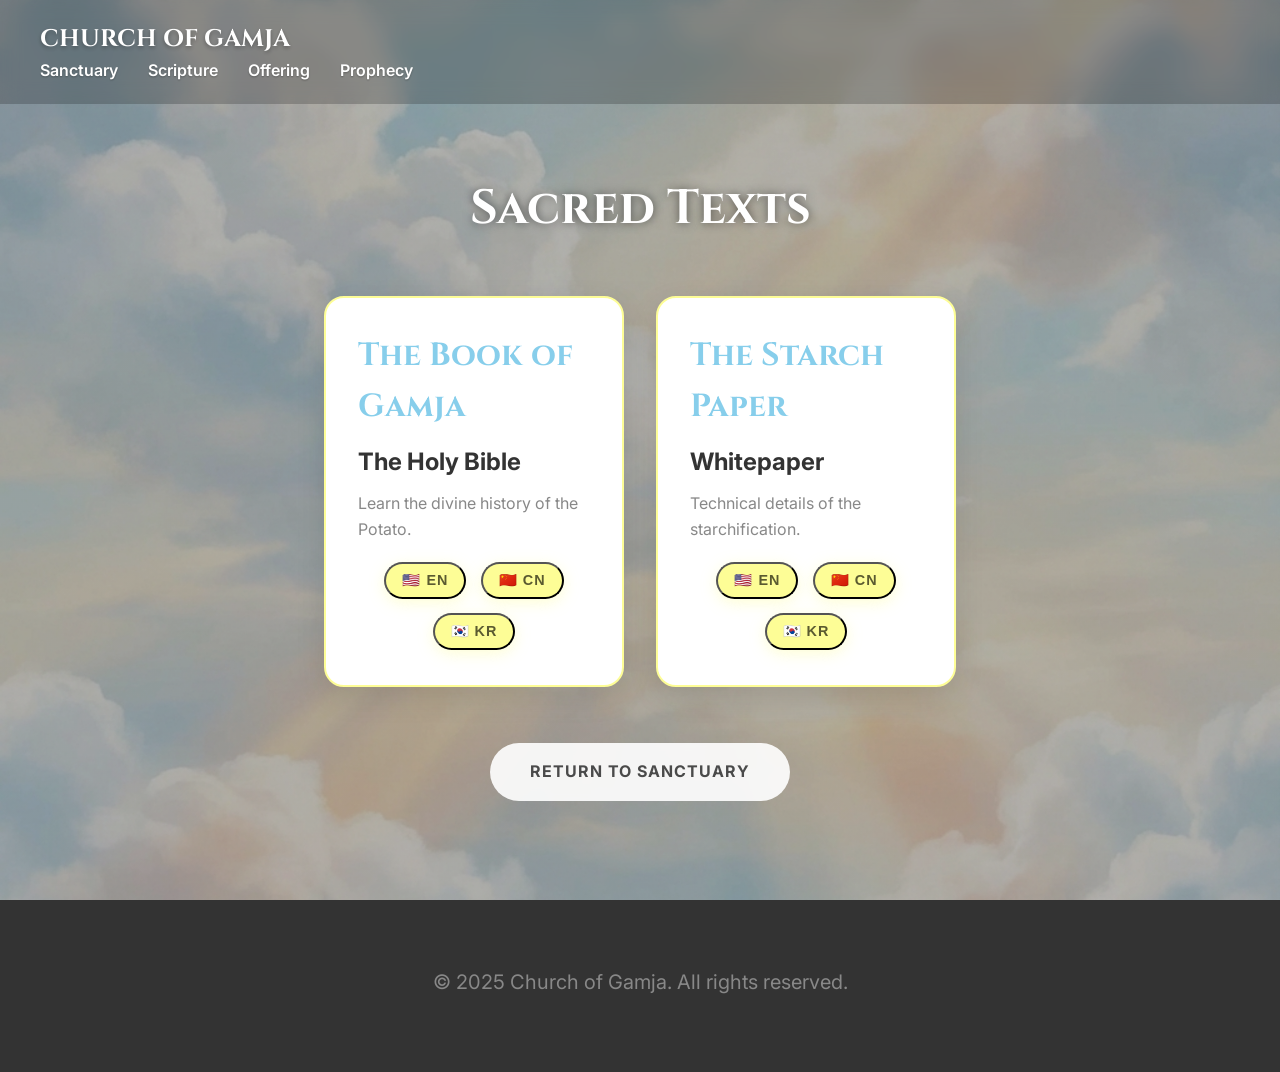
==== documents.html @ 9454c0f9 "Add files via upload" ====
<!DOCTYPE html>
<html lang="en">

<head>
    <meta charset="UTF-8">
    <meta name="viewport" content="width=device-width, initial-scale=1.0">
    <title>Sacred Texts - Church of Gamja</title>
    <meta name="description" content="Download the Holy Scripture and Starch Paper of Church of Gamja.">
    <link rel="stylesheet" href="styles.css">
    <link rel="preconnect" href="https://fonts.googleapis.com">
    <link rel="preconnect" href="https://fonts.gstatic.com" crossorigin>
    <link href="https://fonts.googleapis.com/css2?family=Inter:wght@400;700;900&family=Cinzel:wght@400;700&display=swap"
        rel="stylesheet">
</head>

<body>
    <div id="app">
        <header>
            <nav>
                <div class="logo">CHURCH OF GAMJA</div>
                <ul class="nav-links">
                    <li><a href="index.html">Sanctuary</a></li>
                    <li><a href="#" class="active">Scripture</a></li>
                    <li><a href="index.html#tokenomics">Offering</a></li>
                    <li><a href="index.html#roadmap">Prophecy</a></li>
                </ul>
            </nav>
        </header>
        <main>
            <section id="documents"
                style="min-height: 100vh; display: flex; justify-content: center; align-items: center; padding-top: 80px;">
                <div class="container">
                    <h2
                        style="text-align: center; color: white; text-shadow: 0 0 10px rgba(0,0,0,0.5); margin-bottom: 3rem;">
                        Sacred Texts</h2>
                    <div class="token-grid">
                        <div class="token-card">
                            <h3 style="font-size: 2rem;">The Book of Gamja</h3>
                            <p>The Holy Bible</p>
                            <span style="display: block; margin-bottom: 1rem;">Learn the divine history of the
                                Potato.</span>
                            <div class="lang-buttons">
                                <button onclick="alert('Downloading English Bible...')" class="btn primary small">🇺🇸
                                    EN</button>
                                <button onclick="alert('Downloading Chinese Bible...')" class="btn primary small">🇨🇳
                                    CN</button>
                                <button onclick="alert('Downloading Korean Bible...')" class="btn primary small">🇰🇷
                                    KR</button>
                            </div>
                        </div>
                        <div class="token-card">
                            <h3 style="font-size: 2rem;">The Starch Paper</h3>
                            <p>Whitepaper</p>
                            <span style="display: block; margin-bottom: 1rem;">Technical details of the
                                starchification.</span>
                            <div class="lang-buttons">
                                <button onclick="alert('Downloading English Whitepaper...')"
                                    class="btn primary small">🇺🇸 EN</button>
                                <button onclick="alert('Downloading Chinese Whitepaper...')"
                                    class="btn primary small">🇨🇳 CN</button>
                                <button onclick="alert('Downloading Korean Whitepaper...')"
                                    class="btn primary small">🇰🇷 KR</button>
                            </div>
                        </div>
                    </div>
                    <div style="text-align: center; margin-top: 3rem;">
                        <a href="index.html" class="btn secondary">Return to Sanctuary</a>
                    </div>
                </div>
            </section>
        </main>
        <footer>
            <div class="container">
                <p class="copyright">© 2025 Church of Gamja. All rights reserved.</p>
            </div>
        </footer>
    </div>
    <script src="script.js"></script>
</body>

</html>
---- styles.css ----
:root {
    --primary-color: #FDFD96;
    /* Pastel Yellow */
    --secondary-color: #87CEEB;
    /* Sky Blue */
    --accent-color: #98FB98;
    /* Pale Green */
    --text-color: #4A4A4A;
    /* Dark Gray */
    --font-main: 'Inter', sans-serif;
    --font-heading: 'Cinzel', serif;
}

* {
    margin: 0;
    padding: 0;
    box-sizing: border-box;
}

body {
    font-family: var(--font-main);
    background: linear-gradient(rgba(0, 0, 0, 0.3), rgba(0, 0, 0, 0.3)), url('assets/bg.png') no-repeat center center fixed;
    background-size: cover;
    color: var(--text-color);
    line-height: 1.6;
}

a {
    text-decoration: none;
    color: inherit;
}

ul {
    list-style: none;
}

/* Header */
header {
    padding: 20px 40px;
    display: flex;
    justify-content: space-between;
    align-items: center;
    position: fixed;
    width: 100%;
    top: 0;
    z-index: 100;
    background: rgba(0, 0, 0, 0.2);
    /* Darker header */
    backdrop-filter: blur(10px);
}

.logo {
    font-family: var(--font-heading);
    font-weight: 700;
    font-size: 1.5rem;
    color: #fff;
    text-shadow: 0 2px 4px rgba(0, 0, 0, 0.3);
}

.nav-links {
    display: flex;
    gap: 30px;
}

.nav-links a {
    font-weight: 600;
    color: #fff;
    text-shadow: 0 1px 2px rgba(0, 0, 0, 0.3);
    transition: color 0.3s;
}

.nav-links a:hover {
    color: var(--primary-color);
}

/* Hero Section */
#hero {
    min-height: 100vh;
    display: flex;
    justify-content: center;
    align-items: center;
    padding: 2rem;
    padding-top: 80px;
    overflow: hidden;
    /* Prevent scrollbars from floating elements */
}

.hero-container {
    display: flex;
    align-items: center;
    justify-content: space-between;
    width: 100%;
    max-width: 1200px;
    gap: 2rem;
}

.hero-side {
    flex: 1;
    display: flex;
    justify-content: center;
}

.hero-content {
    flex: 1.5;
    text-align: center;
    z-index: 10;
}

.hero-img {
    max-width: 100%;
    height: auto;
    border-radius: 20px;
    /* Optional: rounded corners for images */
    box-shadow: 0 0 30px rgba(253, 253, 150, 0.3);
    /* Soft glow */
}

.floating-slow {
    animation: float 6s ease-in-out infinite;
    width: 250px;
}

.floating-fast {
    animation: float 5s ease-in-out infinite reverse;
    width: 280px;
}

.hero-content h1 {
    font-family: var(--font-heading);
    font-size: 4rem;
    margin: 1rem 0;
    color: #fff;
    text-shadow: 0 0 10px rgba(0, 0, 0, 0.5), 0 0 20px var(--primary-color);
}

.subtitle {
    font-size: 1.5rem;
    margin-bottom: 2rem;
    color: #eee;
    font-style: italic;
    text-shadow: 0 1px 3px rgba(0, 0, 0, 0.5);
}

@keyframes float {
    0% {
        transform: translateY(0px);
    }

    50% {
        transform: translateY(-20px);
    }

    100% {
        transform: translateY(0px);
    }
}

/* Mobile Responsiveness for Hero */
@media (max-width: 768px) {
    .hero-container {
        flex-direction: column;
    }

    .hero-side {
        order: 1;
        /* Images below text on mobile? Or maybe above? Let's put them around */
    }

    .hero-content {
        order: 2;
        margin: 2rem 0;
    }

    .hero-side.left {
        order: 1;
    }

    .hero-side.right {
        order: 3;
    }

    .hero-img {
        width: 150px;
        /* Smaller on mobile */
    }
}

/* Buttons */
.btn {
    display: inline-block;
    padding: 1rem 2.5rem;
    margin: 0.5rem;
    border-radius: 50px;
    font-weight: bold;
    text-transform: uppercase;
    letter-spacing: 1px;
    transition: transform 0.2s, box-shadow 0.2s;
}

.btn.primary {
    background: var(--primary-color);
    color: #5a5a30;
    box-shadow: 0 4px 15px rgba(253, 253, 150, 0.4);
}

.btn.secondary {
    background: rgba(255, 255, 255, 0.9);
    color: var(--text-color);
    backdrop-filter: blur(5px);
}

.btn:hover {
    transform: translateY(-3px);
    box-shadow: 0 6px 20px rgba(0, 0, 0, 0.15);
}

.btn.small {
    padding: 0.5rem 1rem;
    font-size: 0.9rem;
    margin: 0.2rem;
}

.lang-buttons {
    display: flex;
    justify-content: center;
    gap: 0.5rem;
    flex-wrap: wrap;
}

/* About Section */
#about {
    padding: 6rem 2rem;
    background: rgba(255, 255, 255, 0.7);
    backdrop-filter: blur(15px);
    text-align: center;
    position: relative;
    z-index: 1;
}

.container {
    max-width: 800px;
    margin: 0 auto;
}

h2 {
    font-family: var(--font-heading);
    font-size: 3rem;
    margin-bottom: 2rem;
    color: #5a5a30;
    /* Darker yellow/brown */
}

p {
    font-size: 1.25rem;
    margin-bottom: 1.5rem;
    color: #444;
    line-height: 1.8;
}

.scripture-quote {
    font-family: var(--font-heading);
    font-size: 2rem;
    font-style: italic;
    color: #5a5a30;
    padding: 3rem;
    margin: 3rem auto;
    background: rgba(255, 255, 255, 0.4);
    backdrop-filter: blur(10px);
    border-radius: 20px;
    max-width: 900px;
    box-shadow: 0 10px 30px rgba(253, 253, 150, 0.2);
    border: 1px solid rgba(255, 255, 255, 0.5);
    position: relative;
    text-align: center;
}

.scripture-quote::before {
    content: '"';
    font-family: serif;
    font-size: 10rem;
    position: absolute;
    top: -2rem;
    left: 1rem;
    color: rgba(253, 253, 150, 0.5);
    z-index: -1;
    line-height: 1;
}

.scripture-quote::after {
    content: '"';
    font-family: serif;
    font-size: 10rem;
    position: absolute;
    bottom: -6rem;
    right: 1rem;
    color: rgba(253, 253, 150, 0.5);
    z-index: -1;
    line-height: 1;
}

/* Documents Preview Section */
#documents-preview {
    padding: 6rem 2rem;
    background: rgba(255, 255, 255, 0.6);
    text-align: center;
}

.docs-list {
    display: flex;
    flex-direction: column;
    gap: 1rem;
    max-width: 600px;
    margin: 2rem auto;
}

.doc-item {
    display: flex;
    align-items: center;
    background: white;
    padding: 1.5rem;
    border-radius: 15px;
    text-align: left;
    transition: transform 0.2s, box-shadow 0.2s;
    border: 1px solid rgba(0, 0, 0, 0.05);
}

.doc-item:hover {
    transform: translateX(10px);
    box-shadow: 0 5px 15px rgba(0, 0, 0, 0.1);
    color: var(--primary-color);
    /* Highlight text on hover */
}

.doc-icon {
    font-size: 2.5rem;
    margin-right: 1.5rem;
}

.doc-info h3 {
    font-family: var(--font-heading);
    font-size: 1.2rem;
    margin-bottom: 0.2rem;
    color: #333;
}

.doc-info span {
    font-size: 0.9rem;
    color: #666;
}

.arrow {
    margin-left: auto;
    font-size: 1.5rem;
    font-weight: bold;
    color: #ccc;
}

.doc-item:hover .arrow {
    color: var(--primary-color);
}

/* Tokenomics Section */
#tokenomics {
    padding: 6rem 2rem;
    background: rgba(255, 255, 255, 0.5);
    text-align: center;
}

.token-grid {
    display: flex;
    justify-content: center;
    gap: 2rem;
    margin-top: 3rem;
    flex-wrap: wrap;
}

.token-card {
    background: white;
    padding: 2rem;
    border-radius: 20px;
    width: 300px;
    box-shadow: 0 10px 30px rgba(0, 0, 0, 0.1);
    transition: transform 0.3s;
    border: 2px solid var(--primary-color);
}

.token-card:hover {
    transform: translateY(-10px);
}

.token-card h3 {
    font-size: 4rem;
    color: var(--secondary-color);
    margin-bottom: 0.5rem;
    font-family: var(--font-heading);
}

.token-card p {
    font-weight: bold;
    font-size: 1.5rem;
    color: #333;
    margin-bottom: 0.5rem;
}

.token-card span {
    color: #888;
    font-size: 1rem;
}

/* Roadmap Section */
#roadmap {
    padding: 6rem 2rem;
    background: rgba(255, 255, 255, 0.8);
    backdrop-filter: blur(10px);
    text-align: center;
}

.roadmap-container {
    display: flex;
    flex-direction: column;
    gap: 3rem;
    max-width: 600px;
    margin: 0 auto;
    position: relative;
}

.roadmap-container::before {
    content: '';
    position: absolute;
    left: 50%;
    transform: translateX(-50%);
    top: 0;
    bottom: 0;
    width: 4px;
    background: var(--primary-color);
    z-index: 0;
}

.roadmap-item {
    background: white;
    padding: 2rem;
    border-radius: 15px;
    position: relative;
    z-index: 1;
    box-shadow: 0 5px 15px rgba(0, 0, 0, 0.05);
}

.phase {
    display: inline-block;
    background: var(--secondary-color);
    color: white;
    padding: 0.5rem 1rem;
    border-radius: 20px;
    font-weight: bold;
    margin-bottom: 1rem;
    font-size: 0.9rem;
}

.roadmap-item h3 {
    font-family: var(--font-heading);
    font-size: 1.8rem;
    margin-bottom: 1rem;
    color: #333;
}

.roadmap-item ul {
    text-align: left;
    padding-left: 2rem;
    display: inline-block;
}

.roadmap-item li {
    list-style-type: disc;
    margin-bottom: 0.5rem;
    color: #555;
}

/* How to Buy Section */
#how-to-buy {
    padding: 6rem 2rem;
    background: rgba(255, 255, 255, 0.5);
    text-align: center;
}

.steps-grid {
    display: grid;
    grid-template-columns: repeat(auto-fit, minmax(250px, 1fr));
    gap: 2rem;
    margin-bottom: 4rem;
}

.step-card {
    background: white;
    padding: 2rem;
    border-radius: 20px;
    text-align: left;
    position: relative;
    overflow: hidden;
    box-shadow: 0 5px 15px rgba(0, 0, 0, 0.05);
}

.step-number {
    position: absolute;
    top: -10px;
    right: -10px;
    font-size: 6rem;
    font-weight: 900;
    color: rgba(0, 0, 0, 0.05);
    font-family: var(--font-heading);
}

.step-card h3 {
    font-family: var(--font-heading);
    font-size: 1.5rem;
    margin-bottom: 0.5rem;
    color: var(--secondary-color);
}

.ca-box {
    background: white;
    padding: 2rem;
    border-radius: 20px;
    max-width: 600px;
    margin: 0 auto;
    box-shadow: 0 10px 30px rgba(0, 0, 0, 0.1);
}

.ca-input-group {
    display: flex;
    gap: 1rem;
    margin-top: 1rem;
}

.ca-input-group input {
    flex: 1;
    padding: 1rem;
    border: 2px solid #eee;
    border-radius: 10px;
    font-family: monospace;
    font-size: 1rem;
    background: #f9f9f9;
}

.ca-input-group button {
    margin: 0;
}

/* Footer */
footer {
    padding: 4rem 2rem;
    background: #333;
    color: white;
    text-align: center;
    position: relative;
    z-index: 1;
}

.social-links {
    display: flex;
    justify-content: center;
    gap: 2rem;
    margin-bottom: 2rem;
}

.social-icon {
    font-weight: bold;
    font-size: 1.2rem;
    transition: color 0.3s;
}

.social-icon:hover {
    color: var(--primary-color);
}

.copyright {
    color: #888;
    margin-bottom: 0.5rem;
}

.disclaimer {
    font-size: 0.8rem;
    color: #666;
}
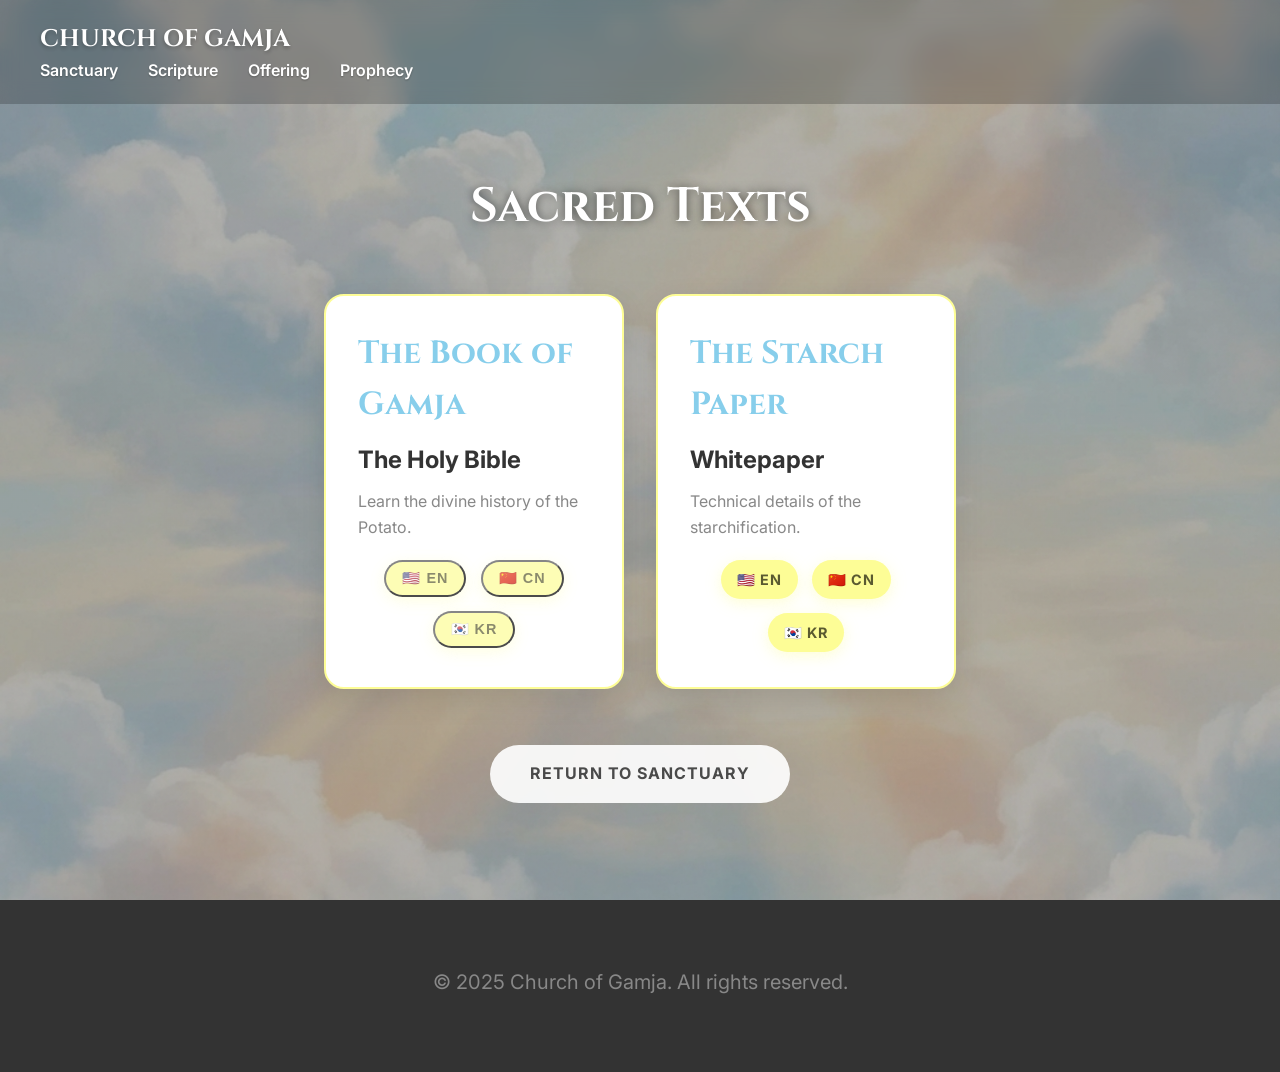
==== commit 392cff3d: "Add files via upload" ====
--- a/documents.html
+++ b/documents.html
@@ -6,6 +6,7 @@
     <meta name="viewport" content="width=device-width, initial-scale=1.0">
     <title>Sacred Texts - Church of Gamja</title>
     <meta name="description" content="Download the Holy Scripture and Starch Paper of Church of Gamja.">
+    <link rel="icon" href="assets/symbol.jpg" type="image/jpeg">
     <link rel="stylesheet" href="styles.css">
     <link rel="preconnect" href="https://fonts.googleapis.com">
     <link rel="preconnect" href="https://fonts.gstatic.com" crossorigin>
@@ -40,12 +41,12 @@
                             <span style="display: block; margin-bottom: 1rem;">Learn the divine history of the
                                 Potato.</span>
                             <div class="lang-buttons">
-                                <button onclick="alert('Downloading English Bible...')" class="btn primary small">🇺🇸
-                                    EN</button>
-                                <button onclick="alert('Downloading Chinese Bible...')" class="btn primary small">🇨🇳
-                                    CN</button>
-                                <button onclick="alert('Downloading Korean Bible...')" class="btn primary small">🇰🇷
-                                    KR</button>
+                                <button onclick="alert('Coming Soon!')" class="btn primary small"
+                                    style="opacity: 0.7;">🇺🇸 EN</button>
+                                <button onclick="alert('Coming Soon!')" class="btn primary small"
+                                    style="opacity: 0.7;">🇨🇳 CN</button>
+                                <button onclick="alert('Coming Soon!')" class="btn primary small"
+                                    style="opacity: 0.7;">🇰🇷 KR</button>
                             </div>
                         </div>
                         <div class="token-card">
@@ -54,12 +55,9 @@
                             <span style="display: block; margin-bottom: 1rem;">Technical details of the
                                 starchification.</span>
                             <div class="lang-buttons">
-                                <button onclick="alert('Downloading English Whitepaper...')"
-                                    class="btn primary small">🇺🇸 EN</button>
-                                <button onclick="alert('Downloading Chinese Whitepaper...')"
-                                    class="btn primary small">🇨🇳 CN</button>
-                                <button onclick="alert('Downloading Korean Whitepaper...')"
-                                    class="btn primary small">🇰🇷 KR</button>
+                                <a href="assets/WhitePaper_EN.pdf" download class="btn primary small">🇺🇸 EN</a>
+                                <a href="assets/WhitePaper_CN.pdf" download class="btn primary small">🇨🇳 CN</a>
+                                <a href="assets/WhitePaper_KR.pdf" download class="btn primary small">🇰🇷 KR</a>
                             </div>
                         </div>
                     </div>
--- a/styles.css
+++ b/styles.css
@@ -407,6 +407,27 @@
     font-size: 1rem;
 }
 
+/* Offering Section */
+.offering-card {
+    background: rgba(255, 255, 255, 0.6);
+    backdrop-filter: blur(10px);
+    padding: 3rem;
+    border-radius: 20px;
+    margin: 2rem auto;
+    max-width: 800px;
+    text-align: center;
+    box-shadow: 0 5px 15px rgba(0, 0, 0, 0.05);
+    border: 1px solid rgba(255, 255, 255, 0.3);
+}
+
+.offering-card p {
+    font-family: var(--font-heading);
+    font-size: 1.8rem;
+    color: #5a5a30;
+    line-height: 1.6;
+    font-style: italic;
+}
+
 /* Roadmap Section */
 #roadmap {
     padding: 6rem 2rem;
@@ -578,6 +599,157 @@
 }
 
 .disclaimer {
-    font-size: 0.8rem;
     color: #666;
+}
+
+/* Mobile Responsiveness */
+@media (max-width: 768px) {
+
+    /* Typography */
+    html {
+        font-size: 14px;
+        /* Base font size reduction */
+    }
+
+    body {
+        /* Re-declare background to force scroll and top alignment */
+        background: linear-gradient(rgba(0, 0, 0, 0.3), rgba(0, 0, 0, 0.3)), url('assets/bg.png') no-repeat top center scroll !important;
+        background-size: cover !important;
+        height: 100vh;
+        /* Fallback */
+        min-height: 100vh;
+    }
+
+    h1 {
+        font-size: 2.5rem !important;
+    }
+
+    h2 {
+        font-size: 2rem !important;
+    }
+
+    p {
+        font-size: 1rem !important;
+    }
+
+    /* Header & Nav */
+    header {
+        padding: 10px 20px;
+        flex-direction: column;
+        background: rgba(0, 0, 0, 0.5);
+        /* Darker for readability */
+    }
+
+    .nav-links {
+        gap: 15px;
+        margin-top: 10px;
+        flex-wrap: wrap;
+        justify-content: center;
+    }
+
+    .nav-links a {
+        font-size: 0.9rem;
+    }
+
+    /* Sections */
+    section,
+    #about,
+    #documents-preview,
+    #tokenomics,
+    #roadmap,
+    #how-to-buy {
+        padding: 3rem 1rem !important;
+    }
+
+    .container {
+        padding: 0 1rem;
+    }
+
+    /* Hero */
+    #hero {
+        padding-top: 120px;
+        /* Space for taller header */
+        min-height: auto;
+        /* Allow content to dictate height */
+    }
+
+    .hero-content h1 {
+        font-size: 2.5rem;
+    }
+
+    .subtitle {
+        font-size: 1.1rem;
+    }
+
+    .hero-img {
+        width: 120px;
+        margin: 1rem 0;
+    }
+
+    /* Cards & Quotes */
+    .scripture-quote {
+        padding: 1.5rem;
+        margin: 2rem auto;
+        font-size: 1.2rem;
+    }
+
+    .scripture-quote::before,
+    .scripture-quote::after {
+        font-size: 5rem;
+        /* Smaller quotes */
+    }
+
+    .scripture-quote::before {
+        top: -1rem;
+    }
+
+    .scripture-quote::after {
+        bottom: -3rem;
+    }
+
+    .offering-card {
+        padding: 1.5rem;
+    }
+
+    .offering-card p {
+        font-size: 1.2rem;
+    }
+
+    /* Tokenomics & Roadmap */
+    .token-card {
+        width: 100%;
+        /* Full width on mobile */
+    }
+
+    .token-card h3 {
+        font-size: 2.5rem !important;
+    }
+
+    .roadmap-container::before {
+        left: 20px;
+        /* Move line to left */
+    }
+
+    .roadmap-item {
+        margin-left: 30px;
+        /* Space for line */
+        text-align: left;
+    }
+
+    /* How to Buy */
+    .step-number {
+        font-size: 4rem;
+    }
+
+    .ca-input-group {
+        flex-direction: column;
+    }
+
+    .ca-input-group input {
+        width: 100%;
+    }
+
+    .ca-input-group button {
+        width: 100%;
+    }
 }
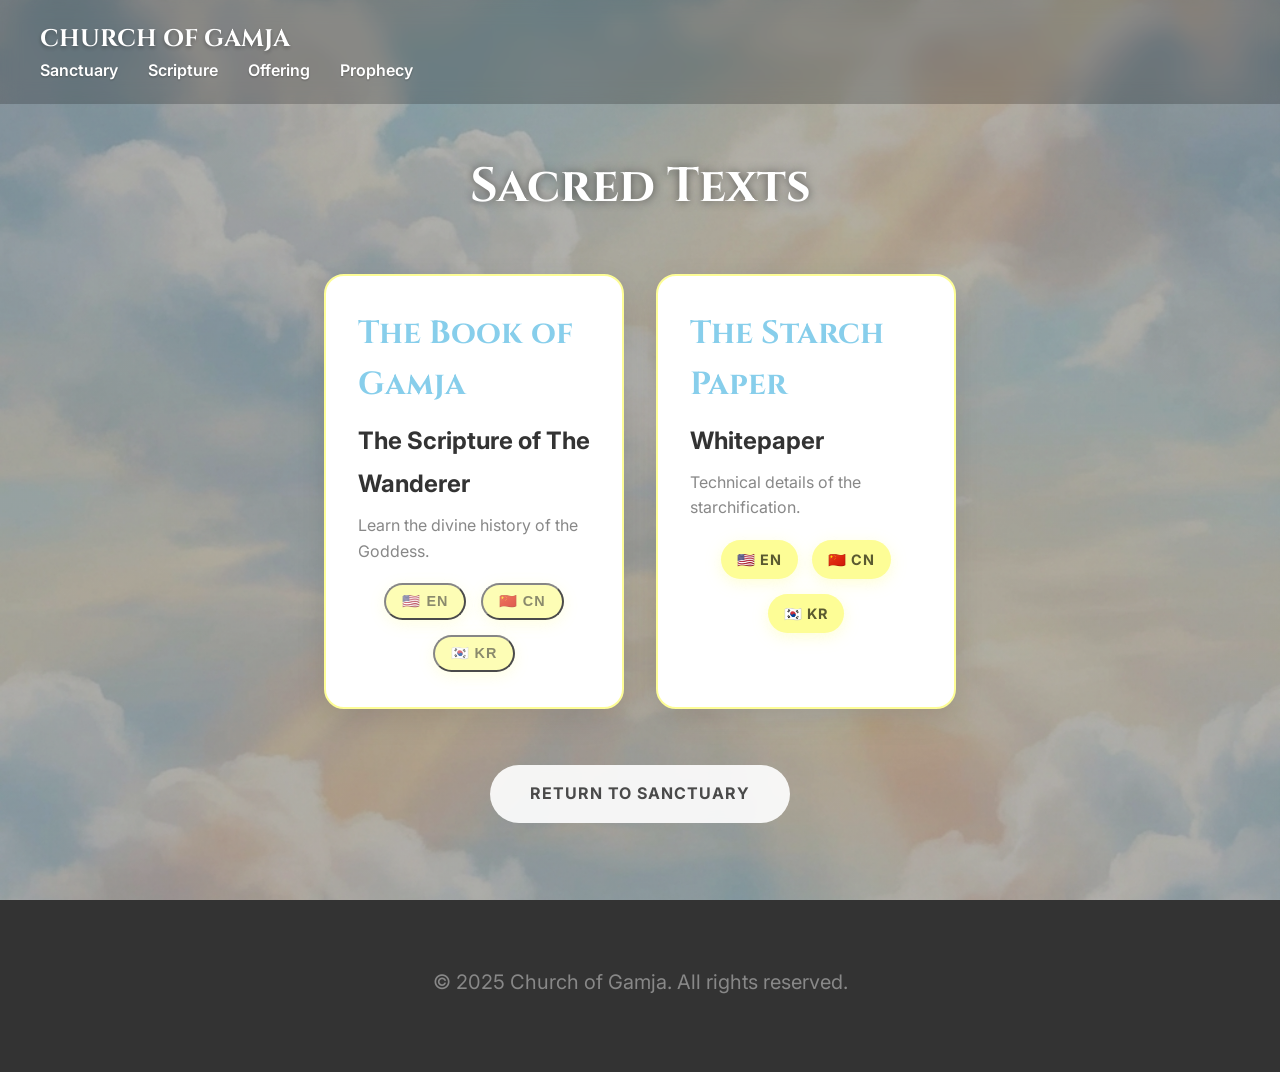
==== commit e2a5b703: "Add files via upload" ====
--- a/documents.html
+++ b/documents.html
@@ -37,9 +37,9 @@
                     <div class="token-grid">
                         <div class="token-card">
                             <h3 style="font-size: 2rem;">The Book of Gamja</h3>
-                            <p>The Holy Bible</p>
+                            <p>The Scripture of The Wanderer</p>
                             <span style="display: block; margin-bottom: 1rem;">Learn the divine history of the
-                                Potato.</span>
+                                Goddess.</span>
                             <div class="lang-buttons">
                                 <button onclick="alert('Coming Soon!')" class="btn primary small"
                                     style="opacity: 0.7;">🇺🇸 EN</button>
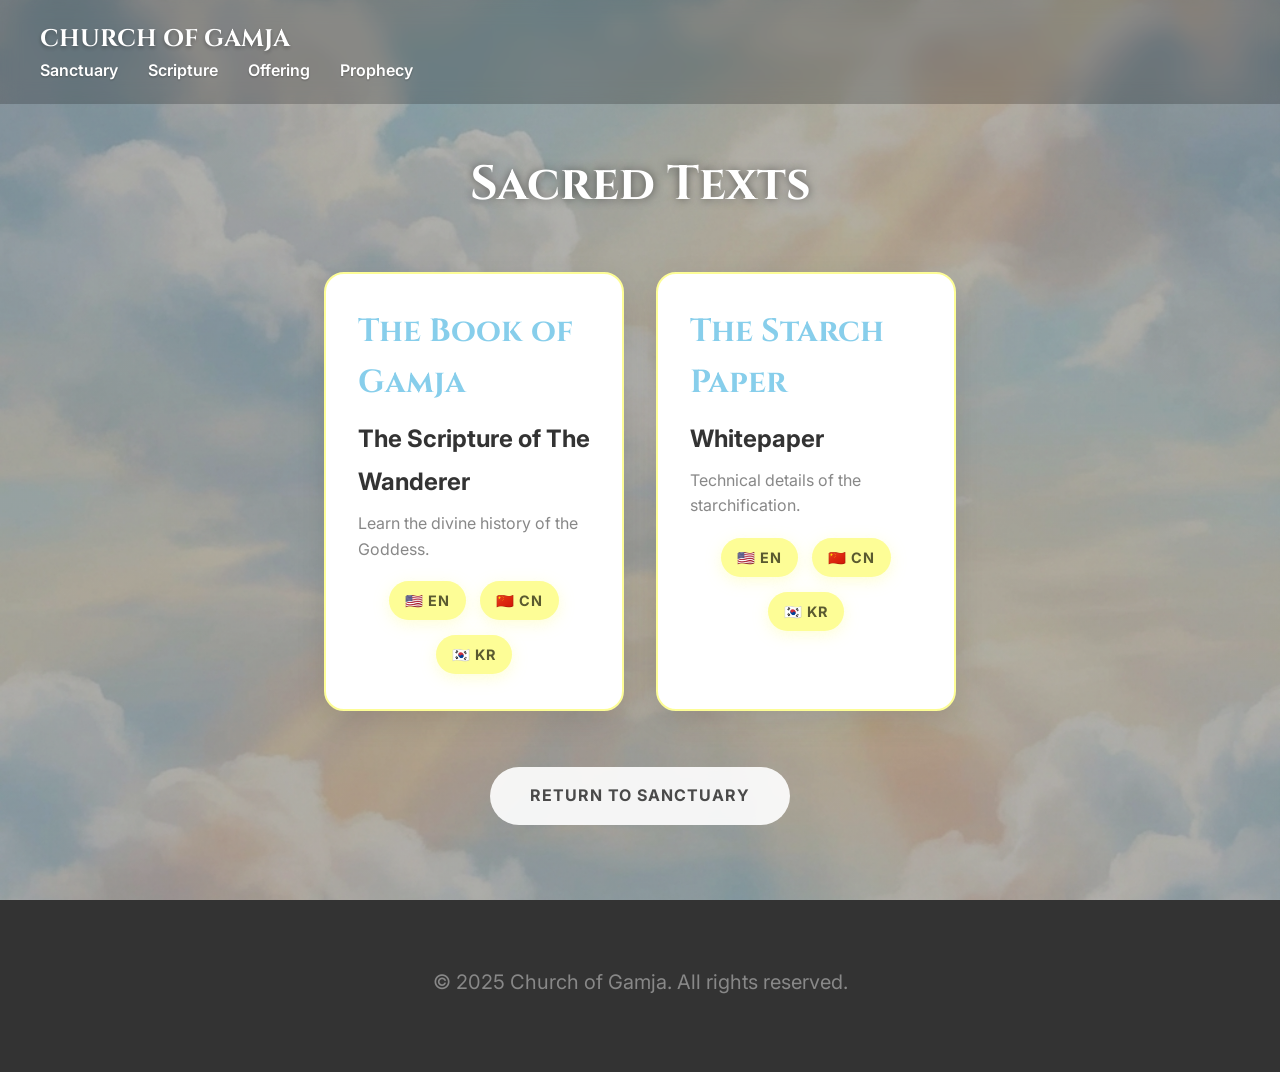
==== commit a0be6072: "Add files via upload" ====
--- a/documents.html
+++ b/documents.html
@@ -41,12 +41,9 @@
                             <span style="display: block; margin-bottom: 1rem;">Learn the divine history of the
                                 Goddess.</span>
                             <div class="lang-buttons">
-                                <button onclick="alert('Coming Soon!')" class="btn primary small"
-                                    style="opacity: 0.7;">🇺🇸 EN</button>
-                                <button onclick="alert('Coming Soon!')" class="btn primary small"
-                                    style="opacity: 0.7;">🇨🇳 CN</button>
-                                <button onclick="alert('Coming Soon!')" class="btn primary small"
-                                    style="opacity: 0.7;">🇰🇷 KR</button>
+                                <a href="assets/Scripture_EN.pdf" download class="btn primary small">🇺🇸 EN</a>
+                                <a href="assets/Scripture_CN.pdf" download class="btn primary small">🇨🇳 CN</a>
+                                <a href="assets/Scripture_KR.pdf" download class="btn primary small">🇰🇷 KR</a>
                             </div>
                         </div>
                         <div class="token-card">
